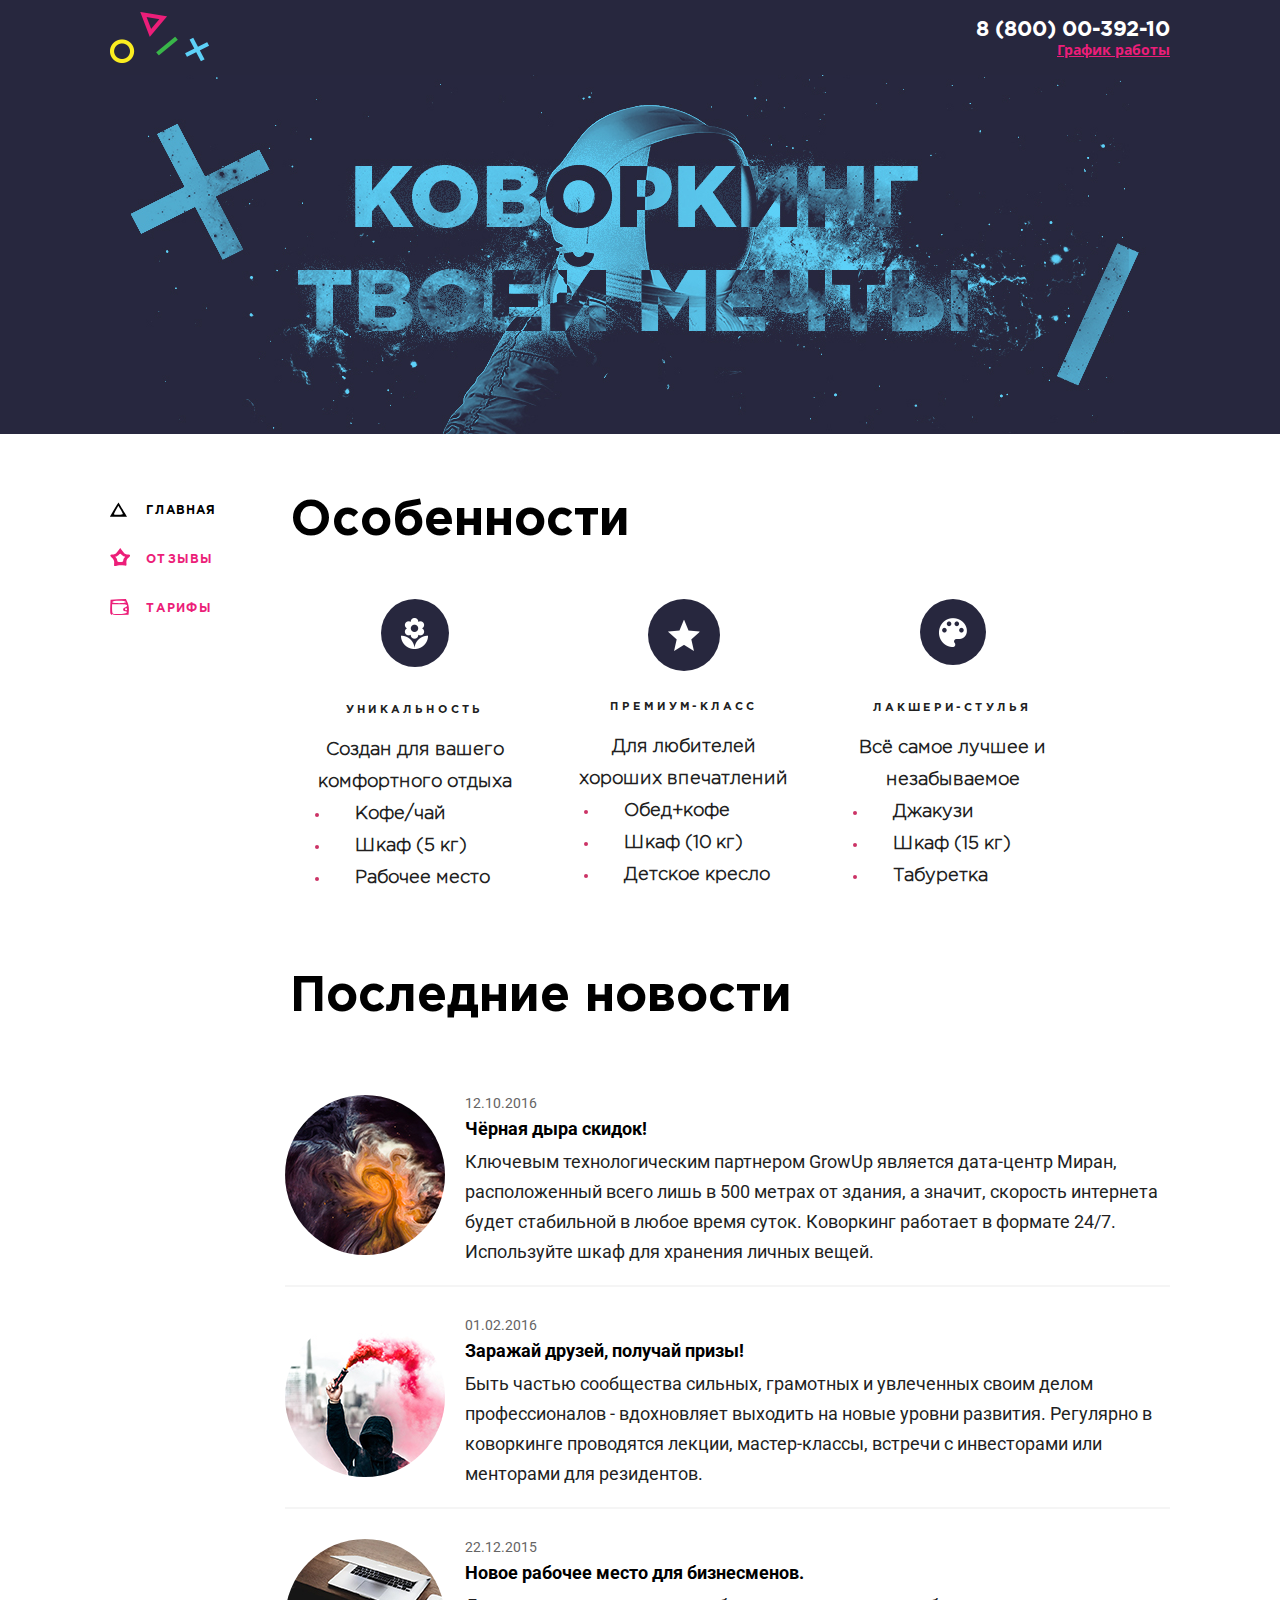
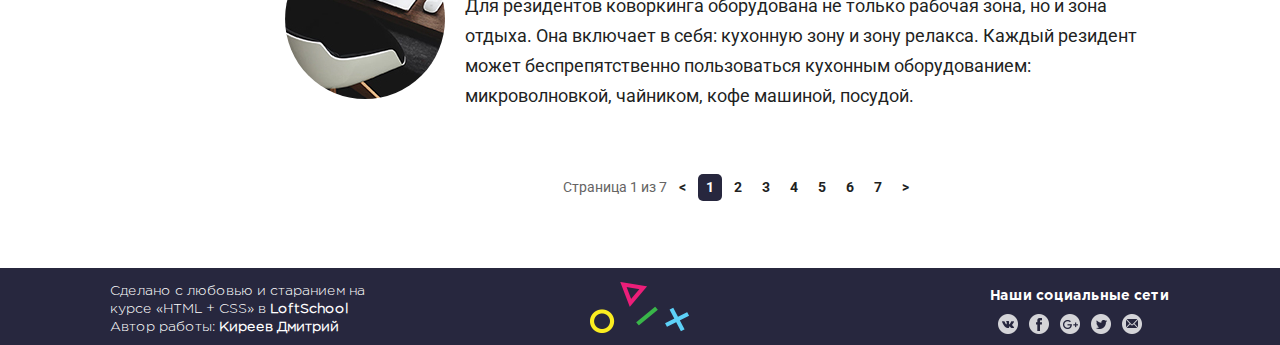
==== main.html @ 6aaec88e "add project" ====
<!DOCTYPE html>
<html lang="ru">
<head>
    <meta charset="UTF-8">
    <title>Коворкинг</title>
    <link href="https://fonts.googleapis.com/css?family=Roboto" rel="stylesheet">
    <link rel="stylesheet" href="css/normalize.css">

    <link rel="stylesheet" href="css/main/styles.css">
    <link rel="icon" type="image/x-icon" href="img/favicon.ico">
</head>
<body>
<div class="wrapper">
    <header id="header" class="header clearfix">
        <div class="container clearfix">
            <div class="logotip">
                <a href="#" class="logo"> <img src="img/main/logo-fig.png" class="logo__img" alt="logo">
                </a>
            </div>
            <address class="contacts">
                <a href="tel:+78000039210" class="contacts__phone">8 (800) 00-392-10</a>
                <div class="contacts__desc">
                    <a href="#" class="contacts__link">График работы</a>
                    <div class="contacts__pop-up"><p class="contacts__time">пн-вс: 09:00-20:00
                        <span class=" contacts__lunch-time"> обед: 14:00-14:30</span></p>

                    </div>
                </div>
            </address>
        </div>
    </header>
    <div class="maincontent">
        <div class="banner">
            <div class="container clearfix">
                <div class="banner__img">
                    <img src="img/main/.jpg" alt="Баннер" class="imgban">
                </div>
            </div>
        </div>
        <div class="container clearfix">
            <aside class="sidebar">
                <nav class="nav">

                    <ul class="sidebar__list">
                        <li class="sidebar__item">
                            <a href="main.html" class="sidebar__link sidebar__link--active">
                                <span class="sidebar__icon sidebar__icon--main">
                                    <svg xmlns="http://www.w3.org/2000/svg" width="17" height="15">
                                        <path d="M2.63 9.973C4.153 7.32 6.105 4.094 6.966 2.808L8.532.468l2.03 3.416c1.116 1.879 3.035 5.103 4.265 7.166l2.236 3.75H-.14zm10.265 2.077c-.003-.413-1.036-2.453-2.297-4.535L8.308 3.73 6.103 7.651C4.892 9.808 3.9 11.848 3.9 12.186c0 .338 2.025.614 4.5.614s4.498-.338 4.495-.75z"
                                        />
                                    </svg>
                                </span>
                                <div class="sidebar__text">
                                    ГЛАВНАЯ
                                </div>
                            </a>
                        </li>
                        <li class="sidebar__item">
                            <a href="reviews.html" class="sidebar__link  ">
                                <span class="sidebar__icon ">
<svg xmlns="http://www.w3.org/2000/svg" width="20" height="18">
    <path d="M4.123 17.815c-.058-.472-.034-2.003.054-3.404.092-1.46-.716-3.338-1.894-4.405-2.718-2.459-2.593-3.548.406-3.548 2.428 0 3.19-.565 6.074-4.5l1.466-2 1.466 2c2.884 3.935 3.646 4.5 6.073 4.5 3 0 3.124 1.09.407 3.548-1.398 1.265-1.96 2.833-1.76 4.905.249 2.567-.018 2.99-1.695 2.69-3.528-.632-6.947-.52-8.741.285-.963.432-1.798.4-1.856-.071zm9.106-5.407c0-.853.54-2.09 1.2-2.75.849-.85.87-1.2.071-1.2-.62 0-1.835-.708-2.7-1.572-1.428-1.428-1.714-1.428-3.143 0-.864.864-2.079 1.572-2.7 1.572-.798 0-.777.35.072 1.2.66.66 1.2 1.897 1.2 2.75 0 1.055.957 1.55 3 1.55s3-.495 3-1.55z"
    />
</svg>
                                </span>
                                <div class="sidebar__text">ОТЗЫВЫ</div>
                            </a></li>
                        <li class="sidebar__item">
                            <a href="tariff.html" class="sidebar__link">
                                <span class="sidebar__icon">
                                    <svg xmlns="http://www.w3.org/2000/svg" width="19" height="16">
                                        <path d="M.5 14.82c-.294-.768-.4-4.273-.234-7.79L.568.636 8.25.345l7.684-.291 1.63 3.433c.961 2.027 1.5 5.218 1.316 7.79l-.313 4.359-8.767.289C3.026 16.148.914 15.897.5 14.819zm16.321-1.434c.242-.733-.45-1.25-1.67-1.25-2.694 0-2.762-3.01-.083-3.71 1.1-.288 2-1.146 2-1.907 0-1.055-1.781-1.383-7.5-1.383h-7.5v4.333c0 2.383.318 4.652.707 5.04 1.229 1.23 13.596.24 14.046-1.123zm.247-3.25c0-.55-.45-1-1-1s-1 .45-1 1 .45 1 1 1 1-.45 1-1zm-1.25-7.25c-.275-.825-2.572-1.25-6.75-1.25s-6.475.425-6.75 1.25c-.308.922 1.46 1.25 6.75 1.25 5.289 0 7.057-.328 6.75-1.25z"
                                        />
                                    </svg>
                                </span>
                                <div class="sidebar__text">ТАРИФЫ</div>
                            </a>
                        </li>
                    </ul>

                </nav>
            </aside>
            <main class="main clearfix ">
                <section class="feauteres clearfix">
                    <h2 class="title"> Особенности </h2>
                    <div class="feauteres__image clearfix">
                        <ul class="feauteres__list">
                            <li class="feauteres__item">
                                <div class="feauteres__icon feauteres__icon--left ">
                                    <img src="img/main/tex2/img/4feauteres/flower.png" alt="Картинка"
                                         class="feauteres__img">
                                </div>
                                <div class="feauteres__content">
                                    <div class="feauteres__title">УНИКАЛЬНОСТЬ</div>
                                    <div class="feauteres__text"><p class="description"> Создан для вашего комфортного
                                        отдыха</p>
                                        <ul class="privilege__list"><!--поменял точки/шрифты -->
                                            <li><span class="privilege__item ">Кофе/чай </span></li>
                                            <li><span class="privilege__item "> Шкаф (5 кг) </span></li>
                                            <li><span class="privilege__item ">Рабочее место </span></li>
                                        </ul>
                                    </div>
                                </div>
                            </li>
                            <li class="feauteres__item">
                                <div class="feauteres__icon feauteres__icon--medium">
                                    <img src="img/main/tex2/img/4feauteres/mark-as-favorite-star.png" alt="Картинка"
                                         class="feauteres__img">
                                </div>
                                <div class="feauteres__content">
                                    <div class="feauteres__title feauteres__title--medium"> ПРЕМИУМ-КЛАСС</div>
                                    <div class="feauteres__text  "><p class="description"> Для любителей хороших
                                        впечатлений</p>
                                        <ul class="privilege__list">
                                            <li><span class="privilege__item ">Обед+кофе  </span></li>
                                            <li><span class="privilege__item ">Шкаф (10 кг) </span></li>
                                            <li><span class="privilege__item ">Детское кресло </span></li>
                                        </ul>
                                    </div>
                                </div>

                            </li>
                            <li class="feauteres__item">
                                <div class="feauteres__icon feauteres__icon--right">
                                    <img src="img/main/tex2/img/4feauteres/painter-palette.png" alt="Картинка"
                                         class="feauteres__img">

                                </div>
                                <div class="feauteres__content">
                                    <div class="feauteres__title">ЛАКШЕРИ-СТУЛЬЯ</div>
                                    <div class="feauteres__text">

                                        <p class="description">Всё самое лучшее и незабываемое</p>
                                        <ul class="privilege__list">
                                            <li><span class="privilege__item ">Джакузи </span></li>
                                            <li><span class="privilege__item ">Шкаф (15 кг) </span></li>
                                            <li><span class="privilege__item ">Табуретка </span></li>
                                        </ul>
                                    </div>
                                </div>

                            </li>
                        </ul>
                    </div>
                </section>
                <section class="news clearfix">
                    <h2 class="title"> Последние новости </h2>  <!--поменял заголовок -->

                    <ul class="news__list clearfix">
                        <li class="news__item clearfix">
                            <div class="news__pic" style="background-image:url(img/main/tex2/img/5feeds/Layer6.jpg)">
                                <!--поменял классы-->
                                <img src="img/main/tex2/img/5feeds/Layer6.jpg" alt="Картинка"
                                     class="news__imeg visually-hidden">
                            </div>
                            <article class="news__text">
                                <p class="news__data">12.10.2016</p>
                                <p class="news__name">Чёрная дыра скидок!</p>
                                <p class="news__content"> Ключевым технологическим партнером GrowUp является
                                    дата-центр Миран, расположенный всего лишь в 500 метрах от здания, а значит,
                                    скорость интернета будет стабильной в любое время суток. Коворкинг работает в
                                    формате 24/7. Используйте шкаф для хранения личных вещей.
                                </p>

                            </article>
                        </li>
                        <li class="news__item clearfix">
                            <div class="news__pic" style="background-image:url(img/main/tex2/img/5feeds/Layer7.jpg)">
                                <img src="img/main/tex2/img/5feeds/Layer7.jpg" alt="Картинка"
                                     class="news__imeg visually-hidden">

                            </div>
                            <article class="news__text">
                                <p class="news__data">01.02.2016</p>
                                <p class="news__name">Заражай друзей, получай призы!</p>
                                <p class="news__content"> Быть частью сообщества сильных, грамотных и увлеченных
                                    своим делом профессионалов - вдохновляет выходить на новые уровни развития.
                                    Регулярно в коворкинге проводятся лекции, мастер-классы, встречи с инвесторами
                                    или
                                    менторами для резидентов.
                                </p>
                            </article>
                        </li>
                        <li class="news__item clearfix">
                            <div class="news__pic" style="background-image:url(img/main/tex2/img/5feeds/Layer9.jpg)">
                                <img src="img/main/tex2/img/5feeds/Layer9.jpg" alt="Картинка"
                                     class="news__imeg visually-hidden">
                            </div>
                            <article class="news__text">
                                <p class="news__data">22.12.2015</p>
                                <p class="news__name"> Новое рабочее место для бизнесменов.</p>

                                <p class="news__content"> Для резидентов коворкинга оборудована не только рабочая
                                    зона, но и зона отдыха. Она включает в себя: кухонную зону и зону релакса.
                                    Каждый резидент может беспрепятственно пользоваться кухонным оборудованием:
                                    микроволновкой, чайником, кофе машиной, посудой.
                                </p>
                            </article>
                        </li>
                    </ul>

                </section>
            </main>
        </div>
        <div class="pagination">
            <div class="pagination__text">Страница 1 из 7</div>

            <ul class="pagination__list">
                <li class="pagination__item"><a href="#" class="pagination__link"> &lt; </a></li>

                <li class="pagination__item pagination__item--active"><a href="#"
                                                                         class="pagination__link pagination__link--active">
                    1 </a></li>
                <li class="pagination__item"><a href="#" class="pagination__link"> 2 </a></li>
                <li class="pagination__item"><a href="#" class="pagination__link"> 3 </a></li>
                <li class="pagination__item"><a href="#" class="pagination__link"> 4 </a></li>
                <li class="pagination__item"><a href="#" class="pagination__link"> 5 </a></li>
                <li class="pagination__item"><a href="#" class="pagination__link"> 6 </a></li>
                <li class="pagination__item"><a href="#" class="pagination__link"> 7 </a></li>
                <li class="pagination__item"><a href="#" class="pagination__link"> &gt; </a></li>

            </ul>


        </div>

    </div>
    <div class="empty"></div>
</div>
<footer id="" class="footer">
    <div class="container clearfix">
        <div class="autor"><p class="adress">Сделано с любовью и старанием
            на курсе «HTML + CSS» в <a href="https://loftschool.com/" title="" class="adress__loftsh">LoftSchool</a>
            Автор работы: <span class="autor__name">Киреев Дмитрий </span></p></div>
        <div class="footer__logo">
            <a href="#" class="logo"> <img src="img/main/logo-fig.png" class="logo__img" alt="logo">
            </a>
        </div>
        <div class="social">
            <div class="social__text">Наши социальные сети</div>

            <ul class="social__list clearfix">
                <li class="social__item"><a href="https://vk.com" class="social__link social__link--vk"></a></li>
                <li class="social__item"><a href="https://vk.com" class="social__link social__link--fb"></a></li>
                <li class="social__item"><a href="https://vk.com" class="social__link social__link--google"></a></li>
                <li class="social__item"><a href="https://vk.com" class="social__link social__link--tw"></a></li>
                <li class="social__item"><a href="https://vk.com" class="social__link social__link--mail"></a></li>
            </ul>

        </div>
    </div>
</footer>


</body>
</html>
---- css/main/styles.css ----
@import url(normalize.css);
@import url(fonts.css);
@import url(base.css);
@import url(header.css);
@import url(sidebar.css);
@import url(footer.css);
@import url(main.css);
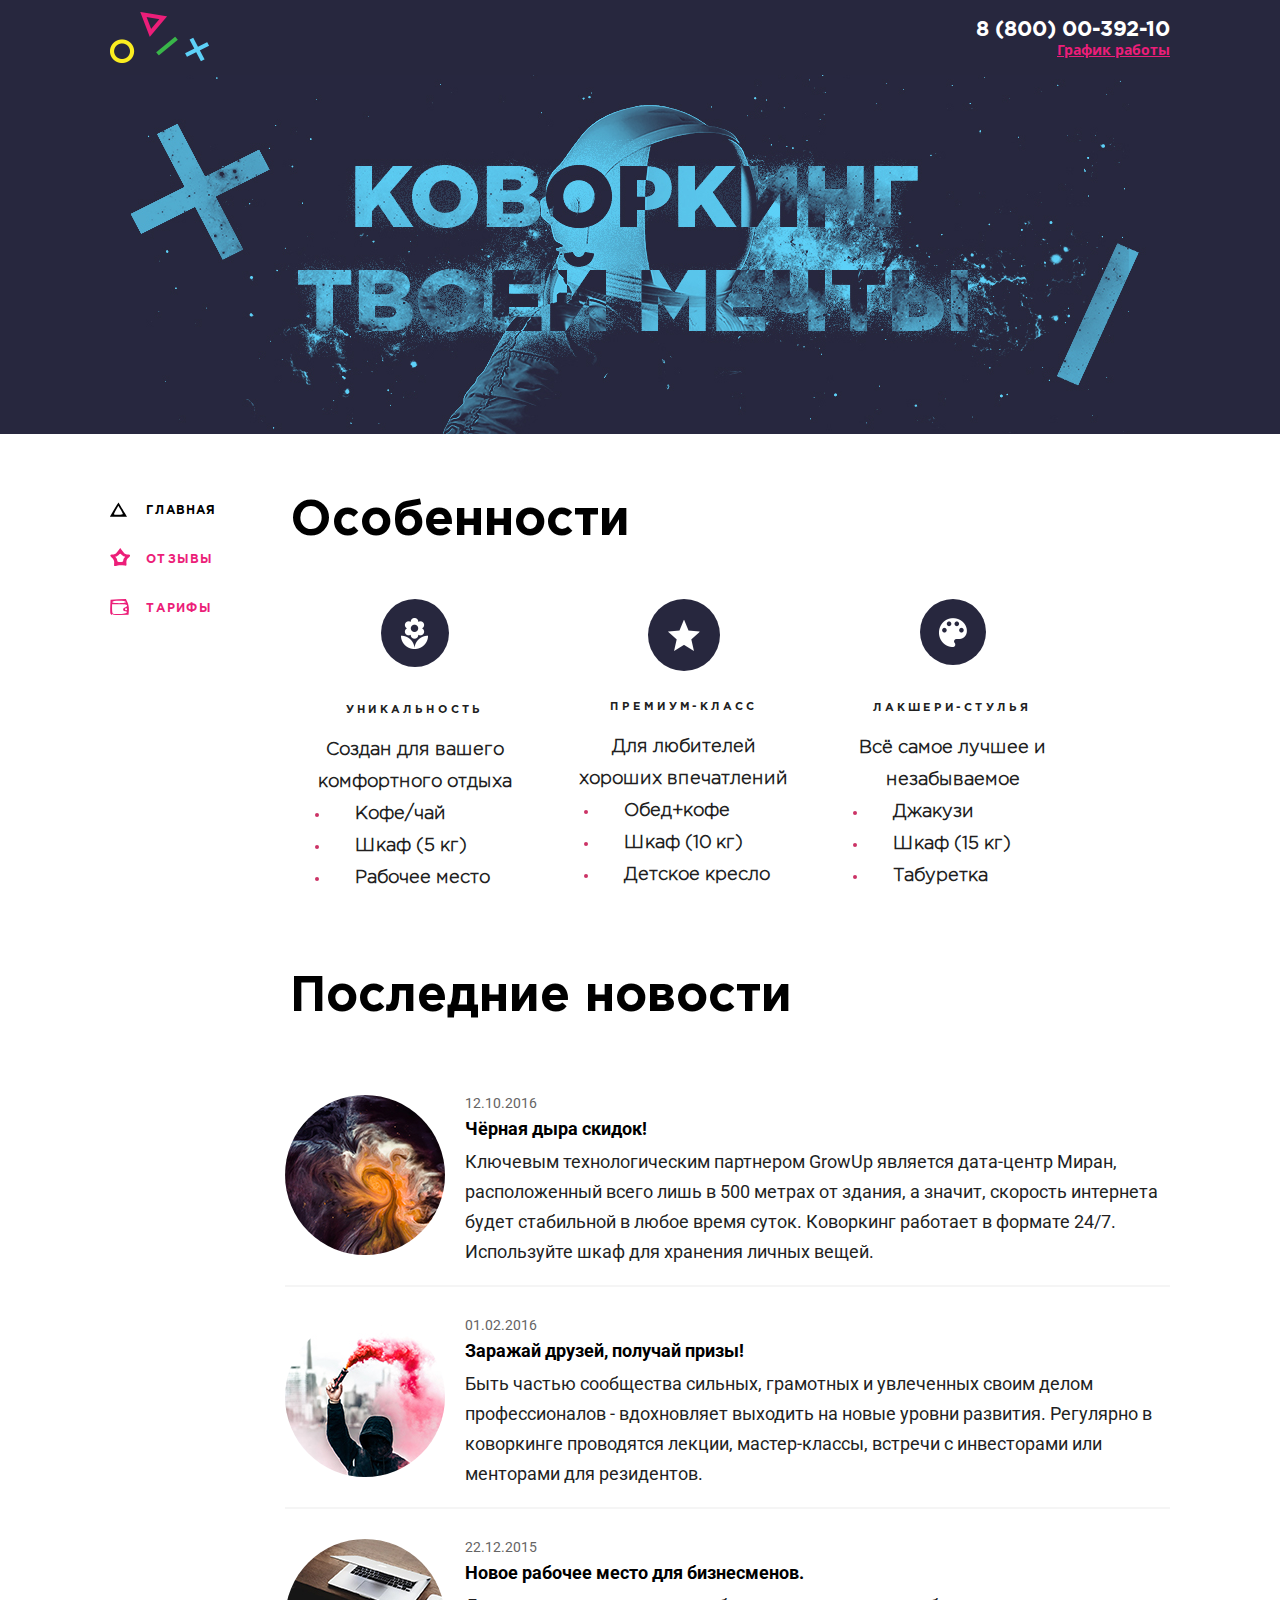
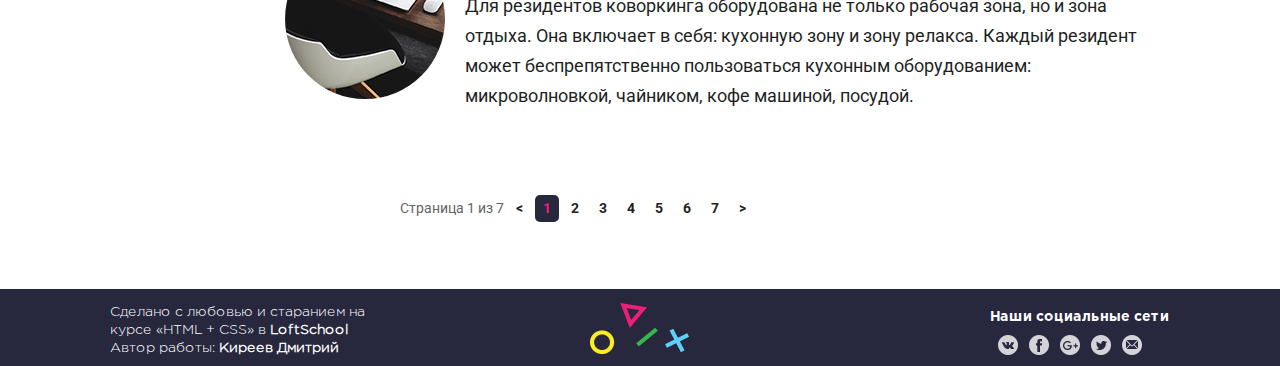
==== commit 3b21b3b8: "add hover pagination" ====
--- a/main.html
+++ b/main.html
@@ -7,7 +7,7 @@
     <link rel="stylesheet" href="css/normalize.css">
 
     <link rel="stylesheet" href="css/main/styles.css">
-    <link rel="icon" type="image/x-icon" href="img/favicon.ico">
+    <link rel="icon" type="image/x-icon" href="img/favicon1.ico">
 </head>
 <body>
 <div class="wrapper">
